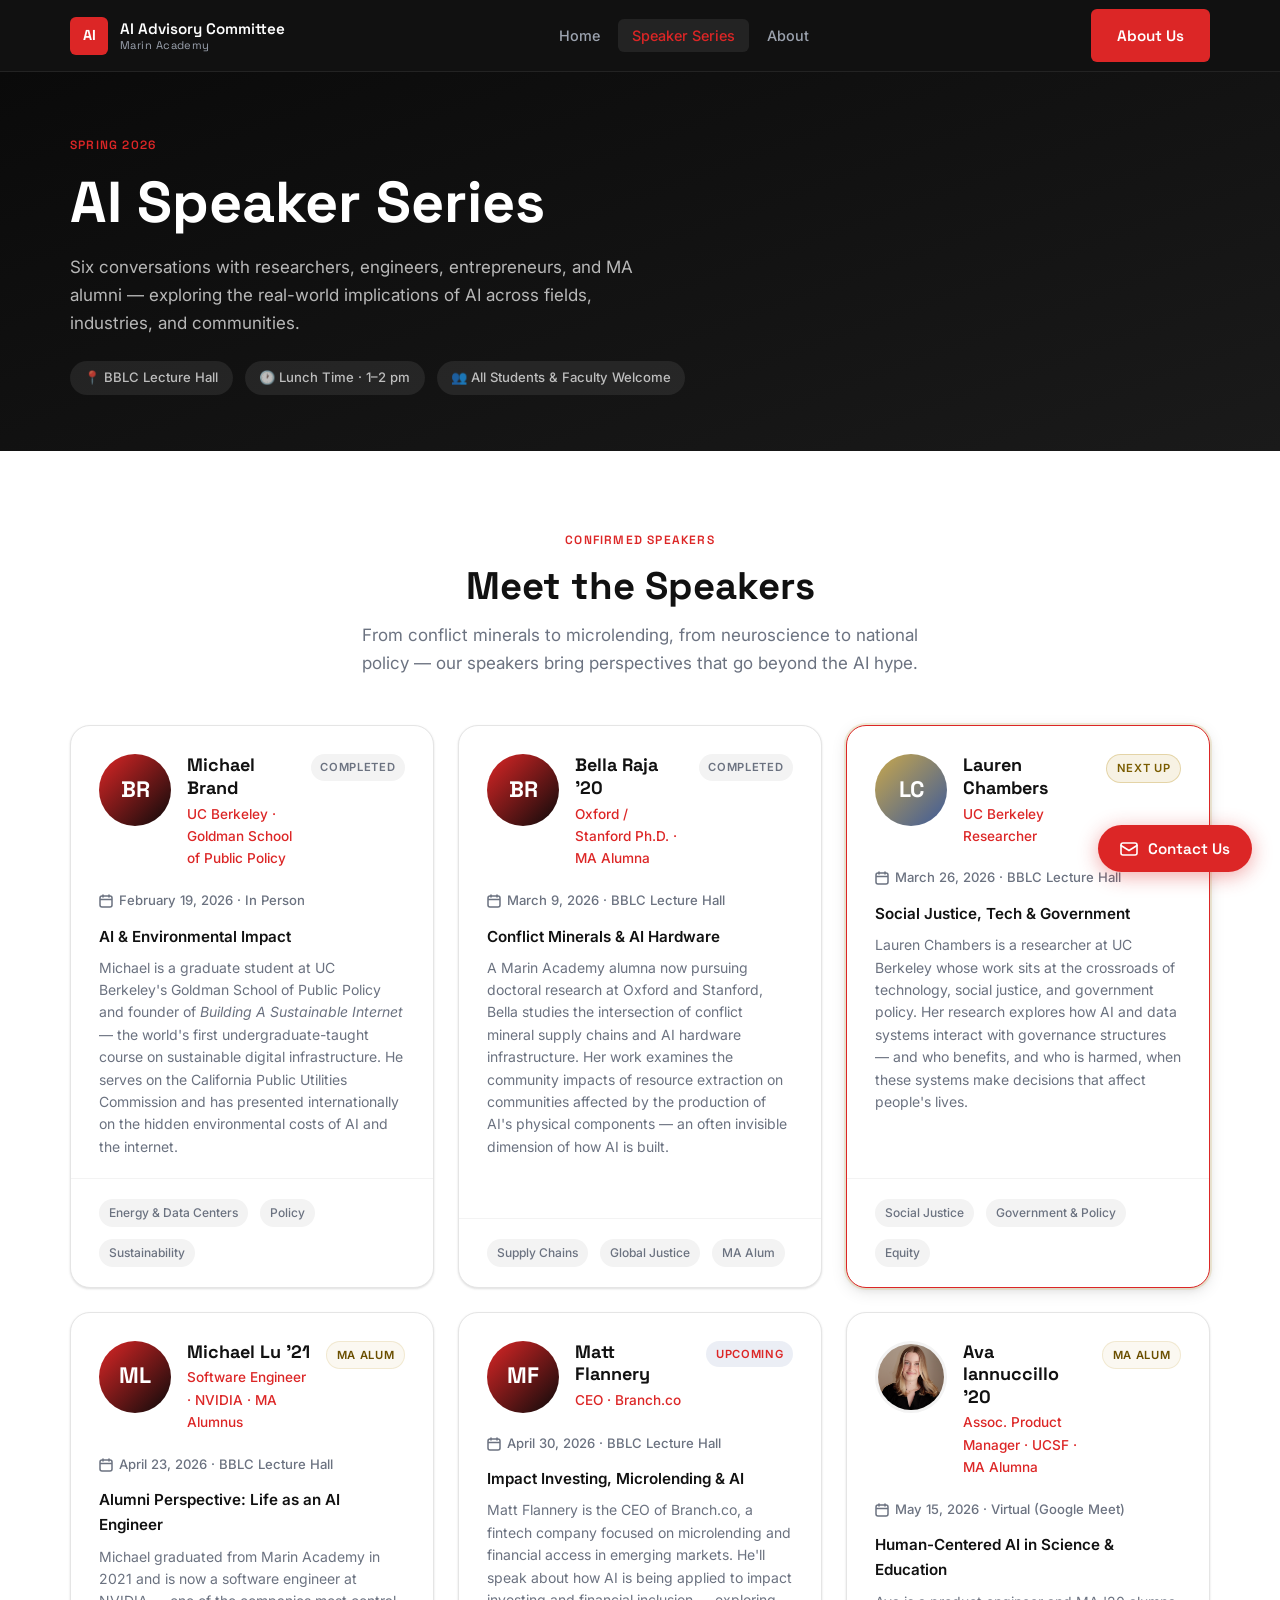
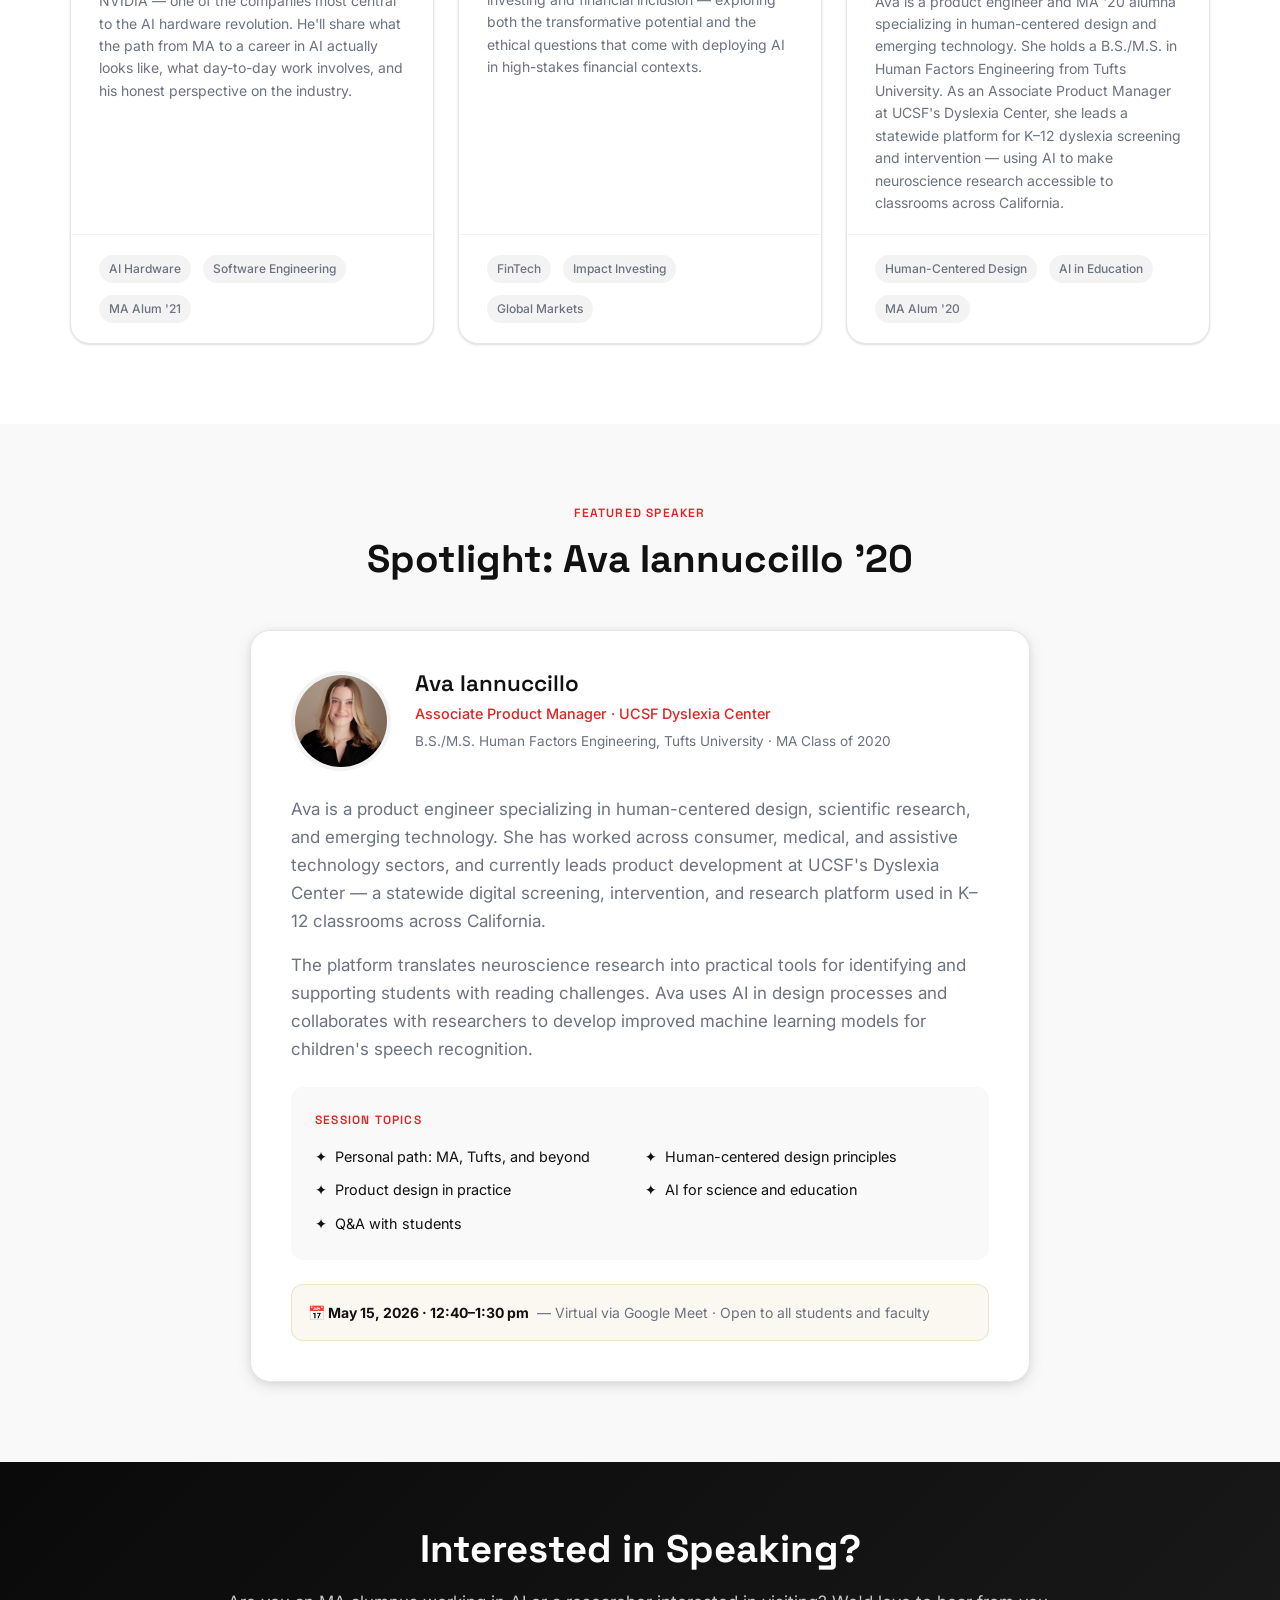
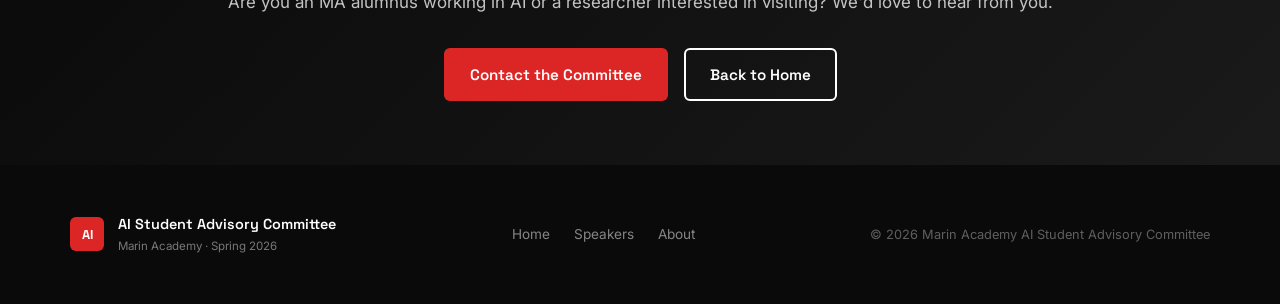
==== speakers.html @ 0d4e9270 "Add files via upload" ====
<!DOCTYPE html>
<html lang="en">
<head>
  <meta charset="UTF-8" />
  <meta name="viewport" content="width=device-width, initial-scale=1.0" />
  <title>Speaker Series – AI Advisory Committee · Marin Academy</title>
  <meta name="description" content="Spring 2026 AI Speaker Series at Marin Academy. Six speakers exploring AI's real-world impact across environment, social justice, careers, and more." />
  <link rel="stylesheet" href="css/style.css" />
</head>
<body>

  <!-- ── Navigation ──────────────────────────────────────── -->
  <nav class="nav" role="navigation">
    <div class="container nav__inner">
      <a href="index.html" class="nav__brand" aria-label="Home">
        <div class="nav__logo">AI</div>
        <div class="nav__name">
          AI Advisory Committee
          <span>Marin Academy</span>
        </div>
      </a>

      <ul class="nav__links" id="nav-links">
        <li><a href="index.html"    class="nav__link">Home</a></li>
        <li><a href="speakers.html" class="nav__link active">Speaker Series</a></li>
        <li><a href="about.html"    class="nav__link">About</a></li>
      </ul>

      <a href="about.html" class="btn btn-primary nav__cta">About Us</a>

      <button class="nav__hamburger" id="hamburger" aria-label="Toggle menu" aria-expanded="false">
        <span></span><span></span><span></span>
      </button>
    </div>
  </nav>

  <!-- ── Page Hero ────────────────────────────────────────── -->
  <section class="page-hero" aria-label="Page header">
    <div class="container">
      <div class="label">Spring 2026</div>
      <h1>AI Speaker Series</h1>
      <p>
        Six conversations with researchers, engineers, entrepreneurs, and MA alumni — exploring the real-world implications of AI across fields, industries, and communities.
      </p>
      <div style="display:flex; gap:.75rem; flex-wrap:wrap; margin-top:1.5rem;">
        <span style="background:rgba(255,255,255,.08); color:rgba(255,255,255,.7); padding:.4rem .9rem; border-radius:100px; font-size:.82rem; font-weight:500;">📍 BBLC Lecture Hall</span>
        <span style="background:rgba(255,255,255,.08); color:rgba(255,255,255,.7); padding:.4rem .9rem; border-radius:100px; font-size:.82rem; font-weight:500;">🕐 Lunch Time · 1–2 pm</span>
        <span style="background:rgba(255,255,255,.08); color:rgba(255,255,255,.7); padding:.4rem .9rem; border-radius:100px; font-size:.82rem; font-weight:500;">👥 All Students &amp; Faculty Welcome</span>
      </div>
    </div>
  </section>

  <!-- ── Speaker Cards ─────────────────────────────────────── -->
  <section class="section" aria-labelledby="speakers-heading">
    <div class="container">
      <div class="section-header">
        <div class="label">Confirmed Speakers</div>
        <h2 id="speakers-heading">Meet the Speakers</h2>
        <p>From conflict minerals to microlending, from neuroscience to national policy — our speakers bring perspectives that go beyond the AI hype.</p>
      </div>

      <div class="speakers-grid">

        <!-- ── 1. Michael Brand ──── -->
        <article class="speaker-card" aria-label="Michael Brand">
          <div class="speaker-card__header">
            <div class="speaker-card__photo--placeholder">BR</div>
            <div class="speaker-card__meta">
              <div class="speaker-card__name">Michael Brand</div>
              <div class="speaker-card__org">UC Berkeley · Goldman School of Public Policy</div>
            </div>
            <span class="speaker-card__badge badge--past">Completed</span>
          </div>

          <div class="speaker-card__body">
            <div class="speaker-card__date">
              <svg width="14" height="14" viewBox="0 0 14 14" fill="none" aria-hidden="true">
                <rect x="1" y="2" width="12" height="11" rx="2" stroke="currentColor" stroke-width="1.5"/>
                <path d="M1 5.5h12" stroke="currentColor" stroke-width="1.5"/>
                <path d="M4 1v2M10 1v2" stroke="currentColor" stroke-width="1.5" stroke-linecap="round"/>
              </svg>
              February 19, 2026 · In Person
            </div>
            <div class="speaker-card__topic">AI &amp; Environmental Impact</div>
            <p class="speaker-card__bio">
              Michael is a graduate student at UC Berkeley's Goldman School of Public Policy and founder of <em>Building A Sustainable Internet</em> — the world's first undergraduate-taught course on sustainable digital infrastructure. He serves on the California Public Utilities Commission and has presented internationally on the hidden environmental costs of AI and the internet.
            </p>
          </div>

          <div class="speaker-card__footer">
            <span class="tag">Energy &amp; Data Centers</span>
            <span class="tag">Policy</span>
            <span class="tag">Sustainability</span>
          </div>
        </article>

        <!-- ── 2. Bella Raja ──── -->
        <article class="speaker-card" aria-label="Bella Raja">
          <div class="speaker-card__header">
            <div class="speaker-card__photo--placeholder">BR</div>
            <div class="speaker-card__meta">
              <div class="speaker-card__name">Bella Raja '20</div>
              <div class="speaker-card__org">Oxford / Stanford Ph.D. · MA Alumna</div>
            </div>
            <span class="speaker-card__badge badge--past">Completed</span>
          </div>

          <div class="speaker-card__body">
            <div class="speaker-card__date">
              <svg width="14" height="14" viewBox="0 0 14 14" fill="none" aria-hidden="true">
                <rect x="1" y="2" width="12" height="11" rx="2" stroke="currentColor" stroke-width="1.5"/>
                <path d="M1 5.5h12" stroke="currentColor" stroke-width="1.5"/>
                <path d="M4 1v2M10 1v2" stroke="currentColor" stroke-width="1.5" stroke-linecap="round"/>
              </svg>
              March 9, 2026 · BBLC Lecture Hall
            </div>
            <div class="speaker-card__topic">Conflict Minerals &amp; AI Hardware</div>
            <p class="speaker-card__bio">
              A Marin Academy alumna now pursuing doctoral research at Oxford and Stanford, Bella studies the intersection of conflict mineral supply chains and AI hardware infrastructure. Her work examines the community impacts of resource extraction on communities affected by the production of AI's physical components — an often invisible dimension of how AI is built.
            </p>
          </div>

          <div class="speaker-card__footer">
            <span class="tag">Supply Chains</span>
            <span class="tag">Global Justice</span>
            <span class="tag">MA Alum</span>
          </div>
        </article>

        <!-- ── 3. Lauren Chambers ──── -->
        <article class="speaker-card" aria-label="Lauren Chambers" style="border-color: var(--gold); box-shadow: 0 0 0 2px rgba(201,168,76,.2), var(--shadow-md);">
          <div class="speaker-card__header">
            <div class="speaker-card__photo--placeholder" style="background:linear-gradient(135deg, #c9a84c, #3d5a99);">LC</div>
            <div class="speaker-card__meta">
              <div class="speaker-card__name">Lauren Chambers</div>
              <div class="speaker-card__org">UC Berkeley Researcher</div>
            </div>
            <span class="speaker-card__badge badge--next">Next Up</span>
          </div>

          <div class="speaker-card__body">
            <div class="speaker-card__date">
              <svg width="14" height="14" viewBox="0 0 14 14" fill="none" aria-hidden="true">
                <rect x="1" y="2" width="12" height="11" rx="2" stroke="currentColor" stroke-width="1.5"/>
                <path d="M1 5.5h12" stroke="currentColor" stroke-width="1.5"/>
                <path d="M4 1v2M10 1v2" stroke="currentColor" stroke-width="1.5" stroke-linecap="round"/>
              </svg>
              March 26, 2026 · BBLC Lecture Hall
            </div>
            <div class="speaker-card__topic">Social Justice, Tech &amp; Government</div>
            <p class="speaker-card__bio">
              Lauren Chambers is a researcher at UC Berkeley whose work sits at the crossroads of technology, social justice, and government policy. Her research explores how AI and data systems interact with governance structures — and who benefits, and who is harmed, when these systems make decisions that affect people's lives.
            </p>
          </div>

          <div class="speaker-card__footer">
            <span class="tag">Social Justice</span>
            <span class="tag">Government &amp; Policy</span>
            <span class="tag">Equity</span>
          </div>
        </article>

        <!-- ── 4. Michael Lu ──── -->
        <article class="speaker-card" aria-label="Michael Lu">
          <div class="speaker-card__header">
            <div class="speaker-card__photo--placeholder">ML</div>
            <div class="speaker-card__meta">
              <div class="speaker-card__name">Michael Lu '21</div>
              <div class="speaker-card__org">Software Engineer · NVIDIA · MA Alumnus</div>
            </div>
            <span class="speaker-card__badge badge--alumni">MA Alum</span>
          </div>

          <div class="speaker-card__body">
            <div class="speaker-card__date">
              <svg width="14" height="14" viewBox="0 0 14 14" fill="none" aria-hidden="true">
                <rect x="1" y="2" width="12" height="11" rx="2" stroke="currentColor" stroke-width="1.5"/>
                <path d="M1 5.5h12" stroke="currentColor" stroke-width="1.5"/>
                <path d="M4 1v2M10 1v2" stroke="currentColor" stroke-width="1.5" stroke-linecap="round"/>
              </svg>
              April 23, 2026 · BBLC Lecture Hall
            </div>
            <div class="speaker-card__topic">Alumni Perspective: Life as an AI Engineer</div>
            <p class="speaker-card__bio">
              Michael graduated from Marin Academy in 2021 and is now a software engineer at NVIDIA — one of the companies most central to the AI hardware revolution. He'll share what the path from MA to a career in AI actually looks like, what day-to-day work involves, and his honest perspective on the industry.
            </p>
          </div>

          <div class="speaker-card__footer">
            <span class="tag">AI Hardware</span>
            <span class="tag">Software Engineering</span>
            <span class="tag">MA Alum '21</span>
          </div>
        </article>

        <!-- ── 5. Matt Flannery ──── -->
        <article class="speaker-card" aria-label="Matt Flannery">
          <div class="speaker-card__header">
            <div class="speaker-card__photo--placeholder">MF</div>
            <div class="speaker-card__meta">
              <div class="speaker-card__name">Matt Flannery</div>
              <div class="speaker-card__org">CEO · Branch.co</div>
            </div>
            <span class="speaker-card__badge badge--upcoming">Upcoming</span>
          </div>

          <div class="speaker-card__body">
            <div class="speaker-card__date">
              <svg width="14" height="14" viewBox="0 0 14 14" fill="none" aria-hidden="true">
                <rect x="1" y="2" width="12" height="11" rx="2" stroke="currentColor" stroke-width="1.5"/>
                <path d="M1 5.5h12" stroke="currentColor" stroke-width="1.5"/>
                <path d="M4 1v2M10 1v2" stroke="currentColor" stroke-width="1.5" stroke-linecap="round"/>
              </svg>
              April 30, 2026 · BBLC Lecture Hall
            </div>
            <div class="speaker-card__topic">Impact Investing, Microlending &amp; AI</div>
            <p class="speaker-card__bio">
              Matt Flannery is the CEO of Branch.co, a fintech company focused on microlending and financial access in emerging markets. He'll speak about how AI is being applied to impact investing and financial inclusion — exploring both the transformative potential and the ethical questions that come with deploying AI in high-stakes financial contexts.
            </p>
          </div>

          <div class="speaker-card__footer">
            <span class="tag">FinTech</span>
            <span class="tag">Impact Investing</span>
            <span class="tag">Global Markets</span>
          </div>
        </article>

        <!-- ── 6. Ava Iannuccillo ──── -->
        <article class="speaker-card" aria-label="Ava Iannuccillo">
          <div class="speaker-card__header">
            <img
              src="images/ava-iannuccillo.jpg"
              alt="Ava Iannuccillo"
              class="speaker-card__photo"
              onerror="this.style.display='none'; this.nextElementSibling.style.display='grid';"
            />
            <div class="speaker-card__photo--placeholder" style="display:none;">AI</div>
            <div class="speaker-card__meta">
              <div class="speaker-card__name">Ava Iannuccillo '20</div>
              <div class="speaker-card__org">Assoc. Product Manager · UCSF · MA Alumna</div>
            </div>
            <span class="speaker-card__badge badge--alumni">MA Alum</span>
          </div>

          <div class="speaker-card__body">
            <div class="speaker-card__date">
              <svg width="14" height="14" viewBox="0 0 14 14" fill="none" aria-hidden="true">
                <rect x="1" y="2" width="12" height="11" rx="2" stroke="currentColor" stroke-width="1.5"/>
                <path d="M1 5.5h12" stroke="currentColor" stroke-width="1.5"/>
                <path d="M4 1v2M10 1v2" stroke="currentColor" stroke-width="1.5" stroke-linecap="round"/>
              </svg>
              May 15, 2026 · Virtual (Google Meet)
            </div>
            <div class="speaker-card__topic">Human-Centered AI in Science &amp; Education</div>
            <p class="speaker-card__bio">
              Ava is a product engineer and MA '20 alumna specializing in human-centered design and emerging technology. She holds a B.S./M.S. in Human Factors Engineering from Tufts University. As an Associate Product Manager at UCSF's Dyslexia Center, she leads a statewide platform for K–12 dyslexia screening and intervention — using AI to make neuroscience research accessible to classrooms across California.
            </p>
          </div>

          <div class="speaker-card__footer">
            <span class="tag">Human-Centered Design</span>
            <span class="tag">AI in Education</span>
            <span class="tag">MA Alum '20</span>
          </div>
        </article>

      </div>
    </div>
  </section>

  <!-- ── Ava's Full Bio ─────────────────────────────────────── -->
  <section class="section section--alt" aria-labelledby="ava-detail-heading">
    <div class="container">
      <div class="section-header">
        <div class="label">Featured Speaker</div>
        <h2 id="ava-detail-heading">Spotlight: Ava Iannuccillo '20</h2>
      </div>

      <div style="max-width:780px; margin-inline:auto; background:var(--white); border-radius:var(--radius-lg); padding:2.5rem; box-shadow:var(--shadow-md); border:1px solid var(--gray-200);">
        <div style="display:flex; gap:1.5rem; align-items:flex-start; flex-wrap:wrap; margin-bottom:1.5rem;">
          <img
            src="images/ava-iannuccillo.jpg"
            alt="Ava Iannuccillo"
            style="width:100px; height:100px; border-radius:50%; object-fit:cover; border:4px solid var(--gray-100); flex-shrink:0;"
            onerror="this.style.display='none';"
          />
          <div>
            <h3 style="font-size:1.4rem; margin-bottom:.25rem;">Ava Iannuccillo</h3>
            <div style="color:var(--indigo); font-weight:500; font-size:.9rem;">Associate Product Manager · UCSF Dyslexia Center</div>
            <div style="color:var(--gray-600); font-size:.85rem; margin-top:.3rem;">B.S./M.S. Human Factors Engineering, Tufts University · MA Class of 2020</div>
          </div>
        </div>

        <p style="margin-bottom:1rem; color:var(--gray-600);">
          Ava is a product engineer specializing in human-centered design, scientific research, and emerging technology. She has worked across consumer, medical, and assistive technology sectors, and currently leads product development at UCSF's Dyslexia Center — a statewide digital screening, intervention, and research platform used in K–12 classrooms across California.
        </p>
        <p style="margin-bottom:1.5rem; color:var(--gray-600);">
          The platform translates neuroscience research into practical tools for identifying and supporting students with reading challenges. Ava uses AI in design processes and collaborates with researchers to develop improved machine learning models for children's speech recognition.
        </p>

        <div style="background:var(--off-white); border-radius:var(--radius-md); padding:1.5rem;">
          <div class="label" style="margin-bottom:.875rem;">Session Topics</div>
          <ul style="display:grid; grid-template-columns:repeat(auto-fill, minmax(220px, 1fr)); gap:.6rem;">
            <li style="display:flex; gap:.5rem; font-size:.9rem; align-items:center;"><span>✦</span> Personal path: MA, Tufts, and beyond</li>
            <li style="display:flex; gap:.5rem; font-size:.9rem; align-items:center;"><span>✦</span> Human-centered design principles</li>
            <li style="display:flex; gap:.5rem; font-size:.9rem; align-items:center;"><span>✦</span> Product design in practice</li>
            <li style="display:flex; gap:.5rem; font-size:.9rem; align-items:center;"><span>✦</span> AI for science and education</li>
            <li style="display:flex; gap:.5rem; font-size:.9rem; align-items:center;"><span>✦</span> Q&amp;A with students</li>
          </ul>
        </div>

        <div style="margin-top:1.5rem; padding:1rem; background:rgba(201,168,76,.08); border:1px solid rgba(201,168,76,.25); border-radius:var(--radius-md); font-size:.875rem; color:var(--gray-600);">
          <strong style="color:var(--text);">📅 May 15, 2026 · 12:40–1:30 pm</strong>&nbsp; — Virtual via Google Meet · Open to all students and faculty
        </div>
      </div>
    </div>
  </section>

  <!-- ── CTA ──────────────────────────────────────────────── -->
  <section class="cta-banner" aria-labelledby="cta-speakers-heading">
    <div class="container">
      <h2 id="cta-speakers-heading">Interested in Speaking?</h2>
      <p>Are you an MA alumnus working in AI or a researcher interested in visiting? We'd love to hear from you.</p>
      <div class="cta-actions">
        <a href="about.html" class="btn btn-primary">Contact the Committee</a>
        <a href="index.html" class="btn btn-outline">Back to Home</a>
      </div>
    </div>
  </section>

  <!-- ── Footer ───────────────────────────────────────────── -->
  <footer class="footer" role="contentinfo">
    <div class="container footer__inner">
      <div class="footer__brand">
        <div class="footer__logo">AI</div>
        <div>
          <div class="footer__name">AI Student Advisory Committee</div>
          <div class="footer__sub">Marin Academy · Spring 2026</div>
        </div>
      </div>

      <nav class="footer__links" aria-label="Footer navigation">
        <a href="index.html"    class="footer__link">Home</a>
        <a href="speakers.html" class="footer__link">Speakers</a>
        <a href="about.html"    class="footer__link">About</a>
      </nav>

      <div class="footer__copy">&copy; 2026 Marin Academy AI Student Advisory Committee</div>
    </div>
  </footer>

  <script src="js/main.js"></script>
</body>
</html>
---- css/style.css ----
/* ============================================================
   Marin Academy – AI Student Advisory Committee
   Main Stylesheet
   ============================================================ */

@import url('https://fonts.googleapis.com/css2?family=Inter:wght@300;400;500;600;700;800&family=Space+Grotesk:wght@400;500;600;700&display=swap');

/* ── Reset & Base ─────────────────────────────────────────── */
*, *::before, *::after { box-sizing: border-box; margin: 0; padding: 0; }

:root {
  --navy:      #0a0a0a;
  --navy-mid:  #1a1a1a;
  --indigo:    #dc2626;
  --indigo-lt: #ef4444;
  --gold:      #dc2626;
  --gold-lt:   #ef4444;
  --white:     #ffffff;
  --off-white: #f9f9f9;
  --gray-100:  #f3f3f3;
  --gray-200:  #e5e5e5;
  --gray-400:  #9ca3af;
  --gray-600:  #6b7280;
  --text:      #111111;

  --font-body: 'Inter', system-ui, sans-serif;
  --font-head: 'Space Grotesk', system-ui, sans-serif;

  --radius-sm: 6px;
  --radius-md: 12px;
  --radius-lg: 20px;

  --shadow-sm: 0 1px 3px rgba(0,0,0,.08), 0 1px 2px rgba(0,0,0,.06);
  --shadow-md: 0 4px 16px rgba(0,0,0,.10), 0 2px 6px rgba(0,0,0,.06);
  --shadow-lg: 0 10px 40px rgba(0,0,0,.14), 0 4px 12px rgba(0,0,0,.08);

  --nav-h: 72px;
  --max-w: 1140px;
}

html { scroll-behavior: smooth; }

body {
  font-family: var(--font-body);
  color: var(--text);
  background: var(--white);
  line-height: 1.65;
  -webkit-font-smoothing: antialiased;
}

img { display: block; max-width: 100%; }
a  { color: inherit; text-decoration: none; }
ul { list-style: none; }

/* ── Layout Helpers ───────────────────────────────────────── */
.container { width: min(var(--max-w), 100% - 2.5rem); margin-inline: auto; }
.section    { padding-block: 5rem; }
.section--alt { background: var(--off-white); }

/* ── Typography ───────────────────────────────────────────── */
h1, h2, h3, h4 { font-family: var(--font-head); line-height: 1.2; }
h1 { font-size: clamp(2.2rem, 5vw, 3.6rem); font-weight: 700; }
h2 { font-size: clamp(1.6rem, 3vw, 2.4rem); font-weight: 700; }
h3 { font-size: 1.2rem; font-weight: 600; }
p  { font-size: 1.0625rem; }

.label {
  font-family: var(--font-head);
  font-size: 0.75rem;
  font-weight: 600;
  letter-spacing: .1em;
  text-transform: uppercase;
  color: var(--indigo);
}

/* ── Buttons ──────────────────────────────────────────────── */
.btn {
  display: inline-flex;
  align-items: center;
  gap: .5rem;
  padding: .75rem 1.5rem;
  border-radius: var(--radius-sm);
  font-family: var(--font-head);
  font-weight: 600;
  font-size: .95rem;
  cursor: pointer;
  transition: all .2s ease;
  border: 2px solid transparent;
}

.btn-primary {
  background: var(--gold);
  color: var(--white);
}
.btn-primary:hover { background: var(--gold-lt); transform: translateY(-1px); box-shadow: var(--shadow-md); }

.btn-outline {
  background: transparent;
  border-color: var(--white);
  color: var(--white);
}
.btn-outline:hover { background: rgba(255,255,255,.1); transform: translateY(-1px); }

.btn-navy {
  background: var(--navy);
  color: var(--white);
}
.btn-navy:hover { background: var(--navy-mid); transform: translateY(-1px); box-shadow: var(--shadow-md); }

/* ── Navigation ───────────────────────────────────────────── */
.nav {
  position: sticky;
  top: 0;
  z-index: 100;
  height: var(--nav-h);
  background: rgba(10,10,10,.97);
  backdrop-filter: blur(12px);
  border-bottom: 1px solid rgba(255,255,255,.08);
}

.nav__inner {
  height: 100%;
  display: flex;
  align-items: center;
  justify-content: space-between;
  gap: 2rem;
}

.nav__brand {
  display: flex;
  align-items: center;
  gap: .75rem;
  color: var(--white);
}

.nav__logo {
  width: 38px;
  height: 38px;
  background: linear-gradient(135deg, var(--indigo), var(--gold));
  border-radius: var(--radius-sm);
  display: grid;
  place-items: center;
  font-family: var(--font-head);
  font-weight: 700;
  font-size: .9rem;
  color: var(--white);
  flex-shrink: 0;
}

.nav__name {
  font-family: var(--font-head);
  font-weight: 600;
  font-size: .95rem;
  line-height: 1.25;
}

.nav__name span {
  display: block;
  font-size: .7rem;
  font-weight: 400;
  color: var(--gray-400);
  letter-spacing: .04em;
}

.nav__links {
  display: flex;
  align-items: center;
  gap: .25rem;
}

.nav__link {
  color: var(--gray-400);
  font-size: .9rem;
  font-weight: 500;
  padding: .5rem .875rem;
  border-radius: var(--radius-sm);
  transition: all .15s ease;
}

.nav__link:hover,
.nav__link.active { color: var(--white); background: rgba(255,255,255,.08); }

.nav__link.active { color: var(--gold); }

.nav__cta { margin-left: .5rem; }

.nav__hamburger {
  display: none;
  flex-direction: column;
  gap: 5px;
  background: none;
  border: none;
  cursor: pointer;
  padding: .5rem;
}

.nav__hamburger span {
  display: block;
  width: 24px;
  height: 2px;
  background: var(--white);
  border-radius: 2px;
  transition: all .2s ease;
}

/* ── Hero ─────────────────────────────────────────────────── */
.hero {
  background: linear-gradient(160deg, var(--navy) 0%, #1a1a1a 60%, #111111 100%);
  color: var(--white);
  padding-block: 6rem 5rem;
  position: relative;
  overflow: hidden;
}

.hero::before {
  content: '';
  position: absolute;
  inset: 0;
  background: url("data:image/svg+xml,%3Csvg width='60' height='60' viewBox='0 0 60 60' xmlns='http://www.w3.org/2000/svg'%3E%3Cg fill='none' fill-rule='evenodd'%3E%3Cg fill='%23ffffff' fill-opacity='0.02'%3E%3Cpath d='M36 34v-4h-2v4h-4v2h4v4h2v-4h4v-2h-4zm0-30V0h-2v4h-4v2h4v4h2V6h4V4h-4zM6 34v-4H4v4H0v2h4v4h2v-4h4v-2H6zM6 4V0H4v4H0v2h4v4h2V6h4V4H6z'/%3E%3C/g%3E%3C/g%3E%3C/svg%3E");
}

.hero__grid {
  position: relative;
  display: grid;
  grid-template-columns: 1fr 1fr;
  gap: 4rem;
  align-items: center;
}

.hero__eyebrow {
  display: inline-flex;
  align-items: center;
  gap: .5rem;
  background: rgba(220,38,38,.15);
  border: 1px solid rgba(220,38,38,.3);
  color: var(--gold-lt);
  font-size: .8rem;
  font-weight: 600;
  letter-spacing: .08em;
  text-transform: uppercase;
  padding: .35rem .875rem;
  border-radius: 100px;
  margin-bottom: 1.5rem;
}

.hero__title { color: var(--white); margin-bottom: 1.25rem; }

.hero__title em {
  font-style: normal;
  background: linear-gradient(90deg, var(--gold-lt), var(--indigo-lt));
  -webkit-background-clip: text;
  -webkit-text-fill-color: transparent;
  background-clip: text;
}

.hero__desc {
  color: rgba(255,255,255,.75);
  font-size: 1.125rem;
  max-width: 38ch;
  margin-bottom: 2rem;
}

.hero__actions { display: flex; gap: 1rem; flex-wrap: wrap; }

.hero__stats {
  display: grid;
  grid-template-columns: repeat(3, 1fr);
  gap: 1rem;
  margin-top: 2.5rem;
  padding-top: 2rem;
  border-top: 1px solid rgba(255,255,255,.1);
}

.hero__stat-num {
  font-family: var(--font-head);
  font-size: 2rem;
  font-weight: 700;
  color: var(--gold-lt);
}

.hero__stat-label { font-size: .8rem; color: rgba(255,255,255,.6); margin-top: .2rem; }

.hero__visual {
  display: flex;
  flex-direction: column;
  gap: 1rem;
}

.hero__card {
  background: rgba(255,255,255,.06);
  border: 1px solid rgba(255,255,255,.1);
  border-radius: var(--radius-md);
  padding: 1.5rem;
  backdrop-filter: blur(6px);
  transition: transform .3s ease;
}

.hero__card:hover { transform: translateY(-3px); }

.hero__card--highlight {
  background: rgba(220,38,38,.12);
  border-color: rgba(220,38,38,.3);
}

.hero__card-tag {
  font-size: .7rem;
  font-weight: 600;
  letter-spacing: .08em;
  text-transform: uppercase;
  color: var(--gold);
  margin-bottom: .75rem;
}

.hero__card-name { font-family: var(--font-head); font-size: 1.1rem; font-weight: 600; color: var(--white); }
.hero__card-sub  { font-size: .875rem; color: rgba(255,255,255,.6); margin-top: .2rem; }
.hero__card-date { font-size: .8rem; color: var(--gold-lt); margin-top: .6rem; font-weight: 500; }

/* ── Section Headers ──────────────────────────────────────── */
.section-header { text-align: center; margin-bottom: 3rem; }
.section-header .label { margin-bottom: .75rem; }
.section-header p { color: var(--gray-600); font-size: 1.0625rem; max-width: 52ch; margin-inline: auto; margin-top: .75rem; }

/* ── Speaker Cards ────────────────────────────────────────── */
.speakers-grid {
  display: grid;
  grid-template-columns: repeat(auto-fill, minmax(320px, 1fr));
  gap: 1.5rem;
}

.speaker-card {
  background: var(--white);
  border: 1px solid var(--gray-200);
  border-radius: var(--radius-lg);
  overflow: hidden;
  box-shadow: var(--shadow-sm);
  transition: all .25s ease;
  display: flex;
  flex-direction: column;
}

.speaker-card:hover { transform: translateY(-4px); box-shadow: var(--shadow-lg); border-color: var(--indigo-lt); }

.speaker-card__header {
  padding: 1.75rem 1.75rem 0;
  display: flex;
  align-items: flex-start;
  gap: 1rem;
}

.speaker-card__photo {
  width: 72px;
  height: 72px;
  border-radius: 50%;
  object-fit: cover;
  flex-shrink: 0;
  border: 3px solid var(--gray-100);
}

.speaker-card__photo--placeholder {
  width: 72px;
  height: 72px;
  border-radius: 50%;
  background: linear-gradient(135deg, var(--indigo), var(--navy));
  display: grid;
  place-items: center;
  font-family: var(--font-head);
  font-weight: 700;
  font-size: 1.4rem;
  color: var(--white);
  flex-shrink: 0;
}

.speaker-card__meta { flex: 1; }
.speaker-card__name { font-family: var(--font-head); font-size: 1.125rem; font-weight: 700; line-height: 1.25; }
.speaker-card__org  { font-size: .85rem; color: var(--indigo); font-weight: 500; margin-top: .2rem; }

.speaker-card__badge {
  font-size: .7rem;
  font-weight: 600;
  letter-spacing: .06em;
  text-transform: uppercase;
  padding: .25rem .6rem;
  border-radius: 100px;
  white-space: nowrap;
}

.badge--past    { background: var(--gray-100); color: var(--gray-600); }
.badge--next    { background: rgba(201,168,76,.15); color: #7a5c00; border: 1px solid rgba(201,168,76,.4); }
.badge--upcoming{ background: rgba(61,90,153,.1); color: var(--indigo); }
.badge--alumni  { background: rgba(201,168,76,.08); color: #6b4f00; border: 1px solid rgba(201,168,76,.2); }

.speaker-card__body { padding: 1.25rem 1.75rem; flex: 1; }

.speaker-card__date {
  display: flex;
  align-items: center;
  gap: .4rem;
  font-size: .82rem;
  font-weight: 500;
  color: var(--gray-600);
  margin-bottom: .75rem;
}

.speaker-card__date svg { flex-shrink: 0; }

.speaker-card__topic {
  font-size: .95rem;
  font-weight: 600;
  color: var(--text);
  margin-bottom: .5rem;
}

.speaker-card__bio {
  font-size: .875rem;
  color: var(--gray-600);
  line-height: 1.6;
}

.speaker-card__footer {
  padding: 1.25rem 1.75rem;
  border-top: 1px solid var(--gray-100);
  display: flex;
  gap: .75rem;
  flex-wrap: wrap;
}

.tag {
  font-size: .75rem;
  font-weight: 500;
  background: var(--gray-100);
  color: var(--gray-600);
  padding: .25rem .625rem;
  border-radius: 100px;
}

/* ── Schedule Table ───────────────────────────────────────── */
.schedule-table {
  width: 100%;
  border-collapse: collapse;
  font-size: .9375rem;
}

.schedule-table th {
  background: var(--navy);
  color: rgba(255,255,255,.7);
  font-family: var(--font-head);
  font-size: .75rem;
  font-weight: 600;
  letter-spacing: .08em;
  text-transform: uppercase;
  padding: 1rem 1.5rem;
  text-align: left;
}

.schedule-table th:first-child { border-radius: var(--radius-sm) 0 0 var(--radius-sm); }
.schedule-table th:last-child  { border-radius: 0 var(--radius-sm) var(--radius-sm) 0; }

.schedule-table td {
  padding: 1rem 1.5rem;
  border-bottom: 1px solid var(--gray-100);
  vertical-align: middle;
}

.schedule-table tr:last-child td { border-bottom: none; }
.schedule-table tr:hover td { background: var(--off-white); }

.schedule-table .td-date { white-space: nowrap; font-weight: 600; color: var(--indigo); }
.schedule-table .td-name { font-weight: 600; }
.schedule-table .td-org  { font-size: .85rem; color: var(--gray-600); }

.schedule-table tr.row-past td { opacity: .65; }

/* ── Mission Section ──────────────────────────────────────── */
.mission-grid {
  display: grid;
  grid-template-columns: 1fr 1fr;
  gap: 4rem;
  align-items: start;
}

.mission__pillars {
  display: grid;
  grid-template-columns: 1fr 1fr;
  gap: 1rem;
  margin-top: 2rem;
}

.pillar {
  background: var(--white);
  border: 1px solid var(--gray-200);
  border-radius: var(--radius-md);
  padding: 1.5rem;
  box-shadow: var(--shadow-sm);
}

.pillar__icon {
  width: 40px;
  height: 40px;
  background: var(--navy);
  border-radius: var(--radius-sm);
  display: grid;
  place-items: center;
  margin-bottom: .875rem;
  font-size: 1.2rem;
}

.pillar h3 { font-size: 1rem; margin-bottom: .4rem; }
.pillar p  { font-size: .85rem; color: var(--gray-600); line-height: 1.55; }

.mission__quote {
  background: linear-gradient(160deg, var(--navy) 0%, #1a1a1a 100%);
  border-radius: var(--radius-lg);
  padding: 2.5rem;
  color: var(--white);
  position: relative;
  overflow: hidden;
}

.mission__quote::before {
  content: '"';
  position: absolute;
  top: -1rem;
  left: 1.5rem;
  font-size: 8rem;
  font-family: Georgia, serif;
  color: rgba(255,255,255,.06);
  line-height: 1;
}

.mission__quote blockquote {
  font-size: 1.125rem;
  line-height: 1.7;
  font-style: italic;
  color: rgba(255,255,255,.9);
  position: relative;
  margin-bottom: 1.5rem;
}

.mission__quote cite {
  font-size: .85rem;
  color: var(--gold-lt);
  font-style: normal;
  font-weight: 600;
}

.topics-list {
  display: flex;
  flex-direction: column;
  gap: .75rem;
  margin-top: 1.5rem;
}

.topic-item {
  display: flex;
  align-items: flex-start;
  gap: .75rem;
  padding: .875rem 1rem;
  background: var(--white);
  border: 1px solid var(--gray-200);
  border-radius: var(--radius-md);
  font-size: .9rem;
  box-shadow: var(--shadow-sm);
}

.topic-item__icon {
  font-size: 1.1rem;
  flex-shrink: 0;
  margin-top: .05rem;
}

/* ── CTA Banner ───────────────────────────────────────────── */
.cta-banner {
  background: linear-gradient(135deg, var(--navy) 0%, #1a1a1a 100%);
  color: var(--white);
  padding-block: 4rem;
  text-align: center;
}

.cta-banner h2 { color: var(--white); margin-bottom: 1rem; }
.cta-banner p  { color: rgba(255,255,255,.75); margin-bottom: 2rem; }
.cta-banner .cta-actions { display: flex; gap: 1rem; justify-content: center; flex-wrap: wrap; }

/* ── Alumni Strip ─────────────────────────────────────────── */
.alumni-grid {
  display: grid;
  grid-template-columns: repeat(auto-fill, minmax(200px, 1fr));
  gap: 1rem;
}

.alumni-card {
  background: var(--white);
  border: 1px solid var(--gray-200);
  border-radius: var(--radius-md);
  padding: 1.25rem;
  text-align: center;
  box-shadow: var(--shadow-sm);
  transition: all .2s ease;
}

.alumni-card:hover { transform: translateY(-2px); box-shadow: var(--shadow-md); border-color: var(--gold); }

.alumni-card__avatar {
  width: 52px;
  height: 52px;
  border-radius: 50%;
  background: linear-gradient(135deg, var(--indigo), var(--navy));
  display: grid;
  place-items: center;
  margin-inline: auto;
  margin-bottom: .875rem;
  font-family: var(--font-head);
  font-weight: 700;
  font-size: 1rem;
  color: var(--white);
}

.alumni-card__name { font-weight: 600; font-size: .9rem; }
.alumni-card__org  { font-size: .78rem; color: var(--indigo); margin-top: .2rem; }
.alumni-card__year { font-size: .75rem; color: var(--gray-400); margin-top: .15rem; }

/* ── Page Hero (inner pages) ──────────────────────────────── */
.page-hero {
  background: linear-gradient(160deg, var(--navy) 0%, #1a1a1a 100%);
  color: var(--white);
  padding-block: 4rem 3.5rem;
}

.page-hero .label { color: var(--gold); }
.page-hero h1    { color: var(--white); margin-block: .75rem 1rem; }
.page-hero p     { color: rgba(255,255,255,.7); font-size: 1.0625rem; max-width: 55ch; }

/* ── About Page ───────────────────────────────────────────── */
.about-grid {
  display: grid;
  grid-template-columns: 1fr 1.5fr;
  gap: 4rem;
  align-items: start;
}

.info-card {
  background: var(--navy);
  color: var(--white);
  border-radius: var(--radius-lg);
  padding: 2rem;
}

.info-card__row {
  display: flex;
  align-items: flex-start;
  gap: .875rem;
  padding-block: .875rem;
  border-bottom: 1px solid rgba(255,255,255,.08);
}

.info-card__row:last-child { border-bottom: none; }

.info-card__icon { font-size: 1.25rem; flex-shrink: 0; margin-top: .1rem; }

.info-card__label { font-size: .75rem; font-weight: 600; letter-spacing: .06em; text-transform: uppercase; color: var(--gold); margin-bottom: .2rem; }
.info-card__value { font-size: .9rem; color: rgba(255,255,255,.85); }

/* ── Footer ───────────────────────────────────────────────── */
.footer {
  background: var(--navy);
  color: rgba(255,255,255,.6);
  padding-block: 3rem;
}

.footer__inner {
  display: flex;
  align-items: center;
  justify-content: space-between;
  gap: 1.5rem;
  flex-wrap: wrap;
}

.footer__brand {
  display: flex;
  align-items: center;
  gap: .875rem;
  color: var(--white);
}

.footer__logo {
  width: 34px;
  height: 34px;
  background: linear-gradient(135deg, var(--indigo), var(--gold));
  border-radius: var(--radius-sm);
  display: grid;
  place-items: center;
  font-family: var(--font-head);
  font-weight: 700;
  font-size: .8rem;
  color: var(--white);
  flex-shrink: 0;
}

.footer__name { font-family: var(--font-head); font-size: .9rem; font-weight: 600; }
.footer__sub  { font-size: .72rem; color: rgba(255,255,255,.45); }

.footer__links {
  display: flex;
  gap: 1.5rem;
}

.footer__link {
  font-size: .85rem;
  color: rgba(255,255,255,.5);
  transition: color .15s;
}

.footer__link:hover { color: var(--white); }

.footer__copy { font-size: .8rem; color: rgba(255,255,255,.35); }

/* ── Responsive ───────────────────────────────────────────── */
@media (max-width: 900px) {
  .hero__grid   { grid-template-columns: 1fr; }
  .hero__visual { display: none; }
  .mission-grid { grid-template-columns: 1fr; }
  .about-grid   { grid-template-columns: 1fr; }
  .mission__pillars { grid-template-columns: 1fr 1fr; }
}

@media (max-width: 700px) {
  :root { --nav-h: 64px; }
  .nav__links { display: none; }
  .nav__links.open {
    display: flex;
    flex-direction: column;
    position: absolute;
    top: var(--nav-h);
    left: 0; right: 0;
    background: var(--navy);
    padding: 1rem;
    border-bottom: 1px solid rgba(255,255,255,.08);
  }
  .nav__hamburger { display: flex; }
  .nav__cta { display: none; }
  .section { padding-block: 3rem; }
  .mission__pillars { grid-template-columns: 1fr; }
  .hero__stats { grid-template-columns: 1fr 1fr 1fr; gap: .5rem; }
  .hero__stat-num { font-size: 1.5rem; }
  .footer__inner { flex-direction: column; text-align: center; }
  .footer__links { justify-content: center; }
  .speakers-grid { grid-template-columns: 1fr; }
  .alumni-grid   { grid-template-columns: repeat(2, 1fr); }
  .schedule-table { font-size: .82rem; }
  .schedule-table td, .schedule-table th { padding: .75rem 1rem; }
}

/* ── Contact Form Widget ──────────────────────────────────── */
.contact-fab {
  position: fixed;
  bottom: 1.75rem;
  right: 1.75rem;
  z-index: 200;
}

.contact-fab__btn {
  display: flex;
  align-items: center;
  gap: .6rem;
  background: var(--indigo);
  color: var(--white);
  border: none;
  border-radius: 100px;
  padding: .875rem 1.375rem;
  font-family: var(--font-head);
  font-size: .95rem;
  font-weight: 600;
  cursor: pointer;
  box-shadow: 0 4px 20px rgba(220,38,38,.4);
  transition: all .2s ease;
}

.contact-fab__btn:hover { transform: translateY(-2px); box-shadow: 0 6px 24px rgba(220,38,38,.5); }
.contact-fab__btn svg   { flex-shrink: 0; }

.contact-panel {
  position: fixed;
  bottom: 5.5rem;
  right: 1.75rem;
  z-index: 200;
  width: 360px;
  background: var(--white);
  border-radius: var(--radius-lg);
  box-shadow: 0 20px 60px rgba(0,0,0,.18), 0 4px 16px rgba(0,0,0,.1);
  border: 1px solid var(--gray-200);
  overflow: hidden;
  transform: translateY(12px) scale(.96);
  opacity: 0;
  pointer-events: none;
  transition: all .25s cubic-bezier(.34,1.56,.64,1);
}

.contact-panel.open {
  transform: translateY(0) scale(1);
  opacity: 1;
  pointer-events: all;
}

.contact-panel__header {
  background: var(--navy);
  padding: 1.25rem 1.5rem;
  display: flex;
  align-items: center;
  justify-content: space-between;
}

.contact-panel__title {
  font-family: var(--font-head);
  font-weight: 600;
  font-size: 1rem;
  color: var(--white);
}

.contact-panel__sub {
  font-size: .78rem;
  color: rgba(255,255,255,.55);
  margin-top: .15rem;
}

.contact-panel__close {
  background: rgba(255,255,255,.1);
  border: none;
  border-radius: 50%;
  width: 28px;
  height: 28px;
  display: grid;
  place-items: center;
  cursor: pointer;
  color: var(--white);
  font-size: 1rem;
  transition: background .15s;
  flex-shrink: 0;
}

.contact-panel__close:hover { background: rgba(255,255,255,.2); }

.contact-panel__body { padding: 1.5rem; }

.contact-field {
  margin-bottom: 1rem;
}

.contact-field label {
  display: block;
  font-size: .8rem;
  font-weight: 600;
  color: var(--gray-600);
  margin-bottom: .4rem;
  letter-spacing: .04em;
  text-transform: uppercase;
}

.contact-field input,
.contact-field textarea {
  width: 100%;
  padding: .625rem .875rem;
  border: 1.5px solid var(--gray-200);
  border-radius: var(--radius-sm);
  font-family: var(--font-body);
  font-size: .9rem;
  color: var(--text);
  background: var(--white);
  transition: border-color .15s;
  resize: none;
}

.contact-field input:focus,
.contact-field textarea:focus {
  outline: none;
  border-color: var(--indigo);
  box-shadow: 0 0 0 3px rgba(220,38,38,.1);
}

.contact-panel__send {
  width: 100%;
  background: var(--indigo);
  color: var(--white);
  border: none;
  border-radius: var(--radius-sm);
  padding: .75rem;
  font-family: var(--font-head);
  font-size: .95rem;
  font-weight: 600;
  cursor: pointer;
  transition: all .2s ease;
  margin-top: .25rem;
}

.contact-panel__send:hover { background: var(--gold-lt); transform: translateY(-1px); }

.contact-panel__success {
  display: none;
  padding: 2rem 1.5rem;
  text-align: center;
}

.contact-panel__success .success-icon { font-size: 2.5rem; margin-bottom: .75rem; }
.contact-panel__success h3 { margin-bottom: .5rem; }
.contact-panel__success p  { font-size: .875rem; color: var(--gray-600); }

@media (max-width: 480px) {
  .contact-panel { width: calc(100vw - 2rem); right: 1rem; }
  .contact-fab   { right: 1rem; bottom: 1rem; }
}
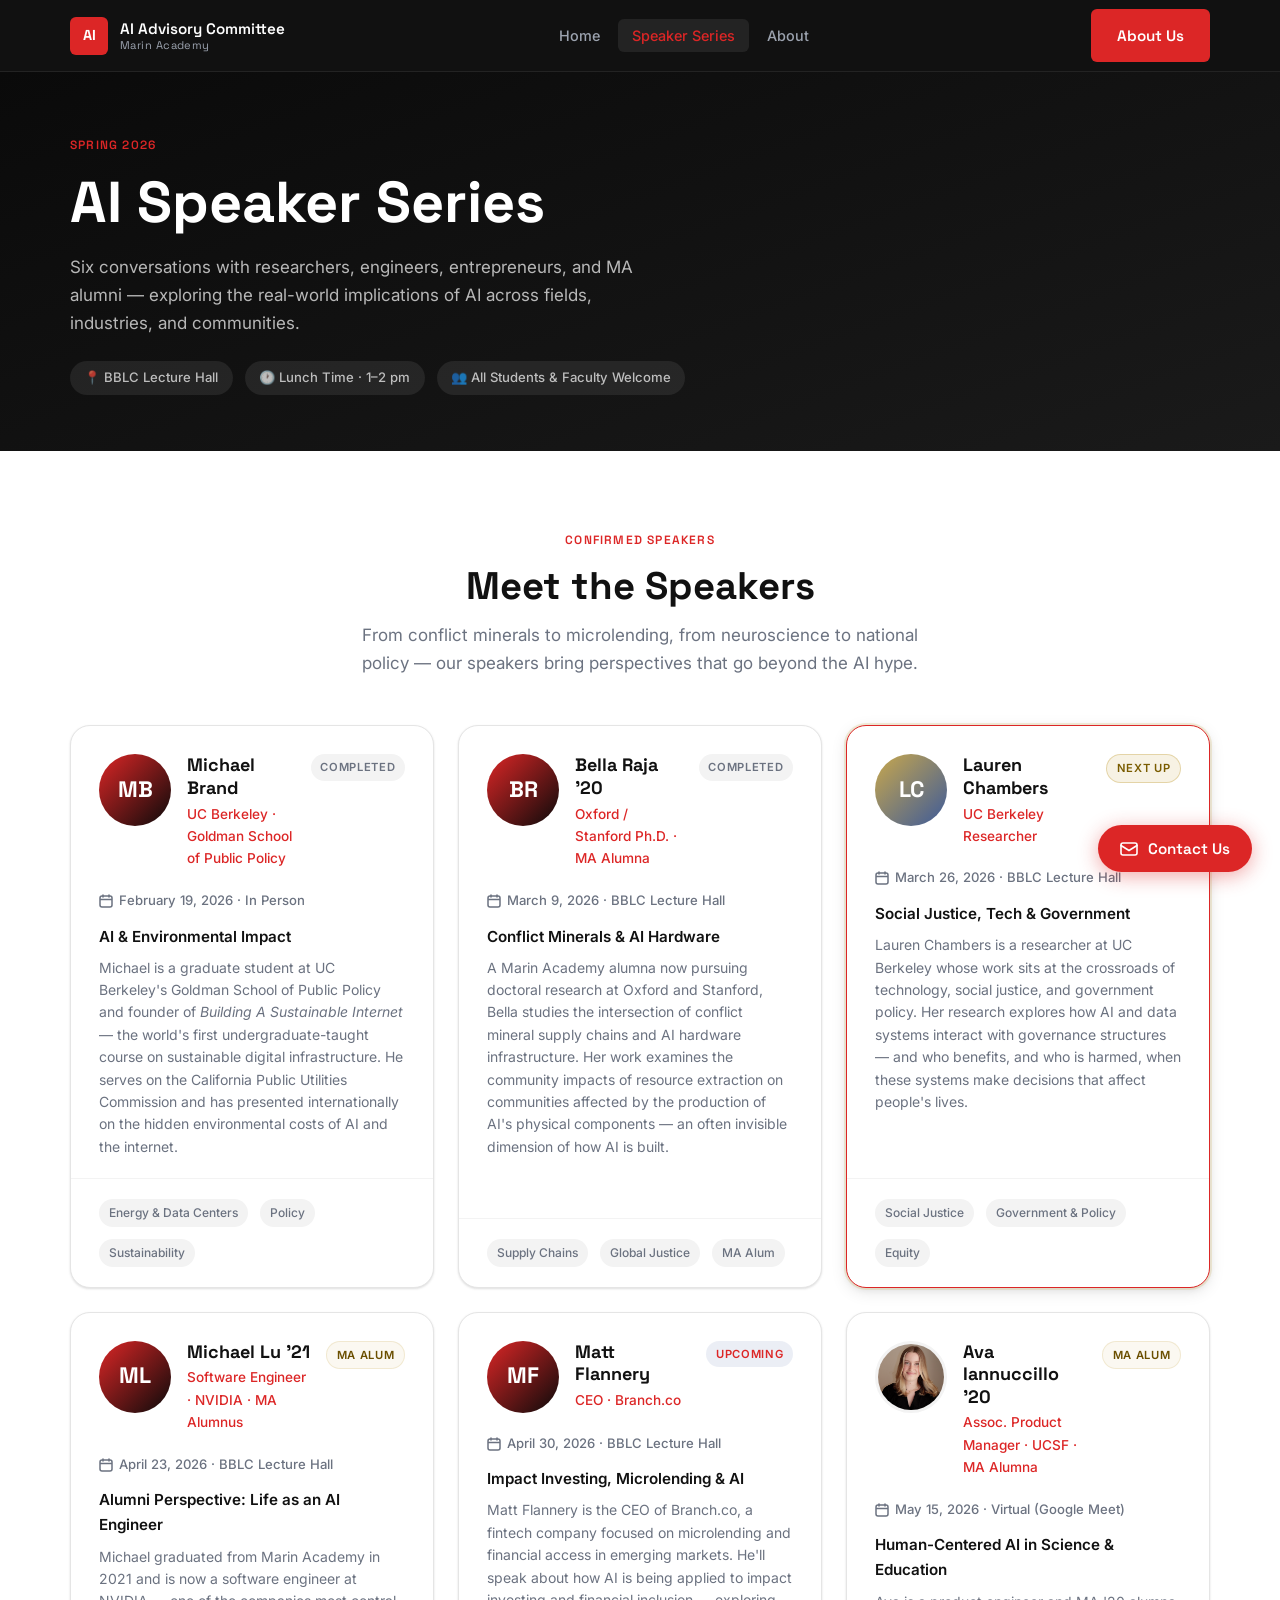
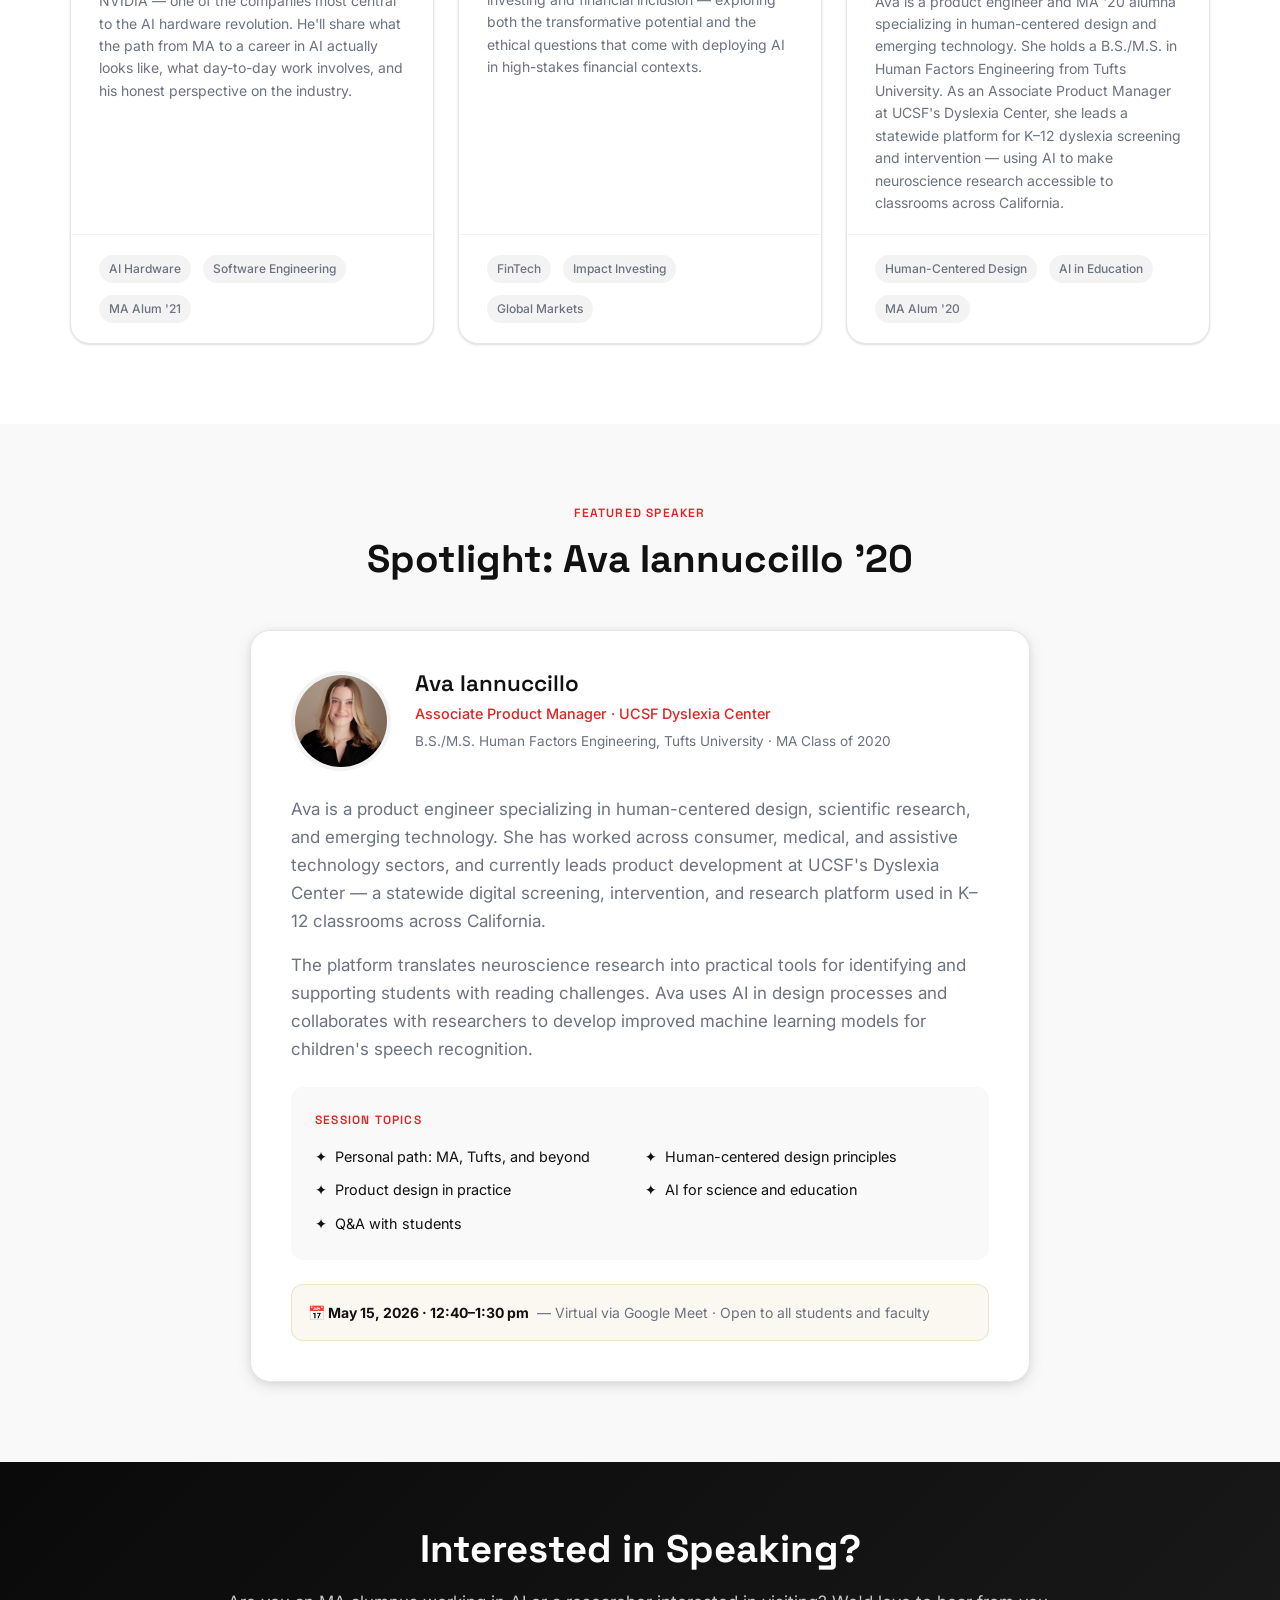
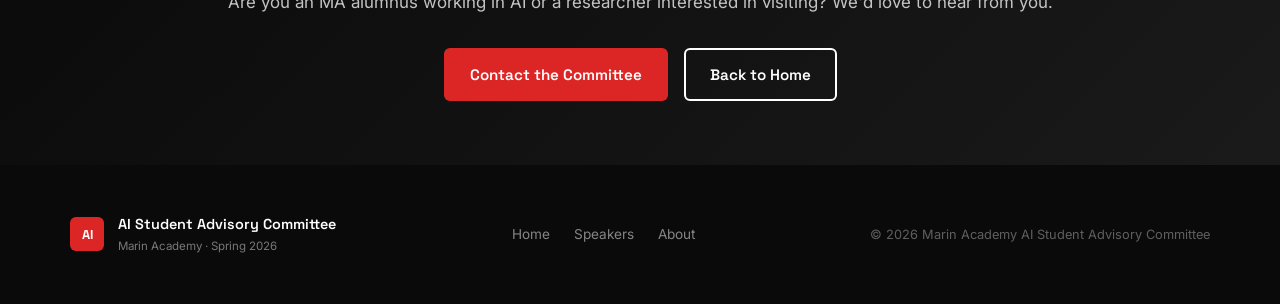
==== commit 6e03eb6b: "Update speakers.html" ====
--- a/speakers.html
+++ b/speakers.html
@@ -64,7 +64,7 @@
         <!-- ── 1. Michael Brand ──── -->
         <article class="speaker-card" aria-label="Michael Brand">
           <div class="speaker-card__header">
-            <div class="speaker-card__photo--placeholder">BR</div>
+            <div class="speaker-card__photo--placeholder">MB</div>
             <div class="speaker-card__meta">
               <div class="speaker-card__name">Michael Brand</div>
               <div class="speaker-card__org">UC Berkeley · Goldman School of Public Policy</div>
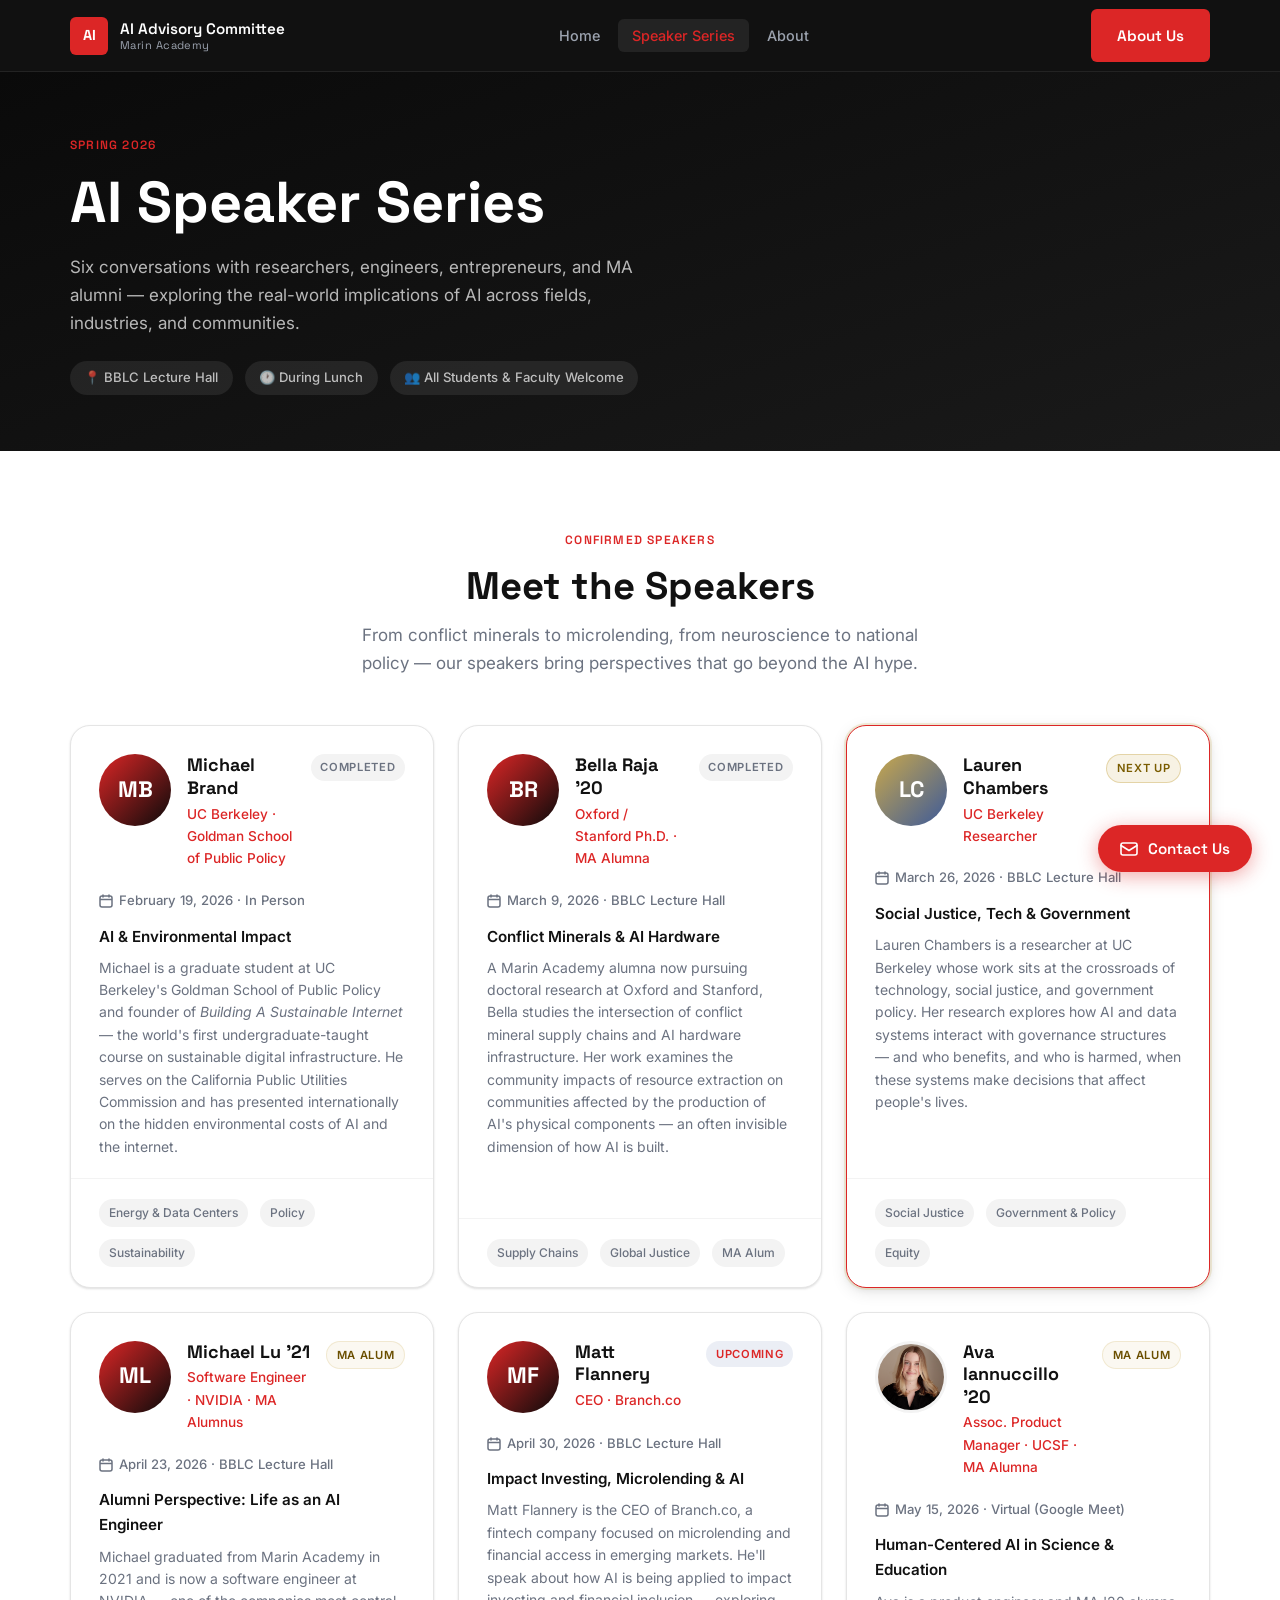
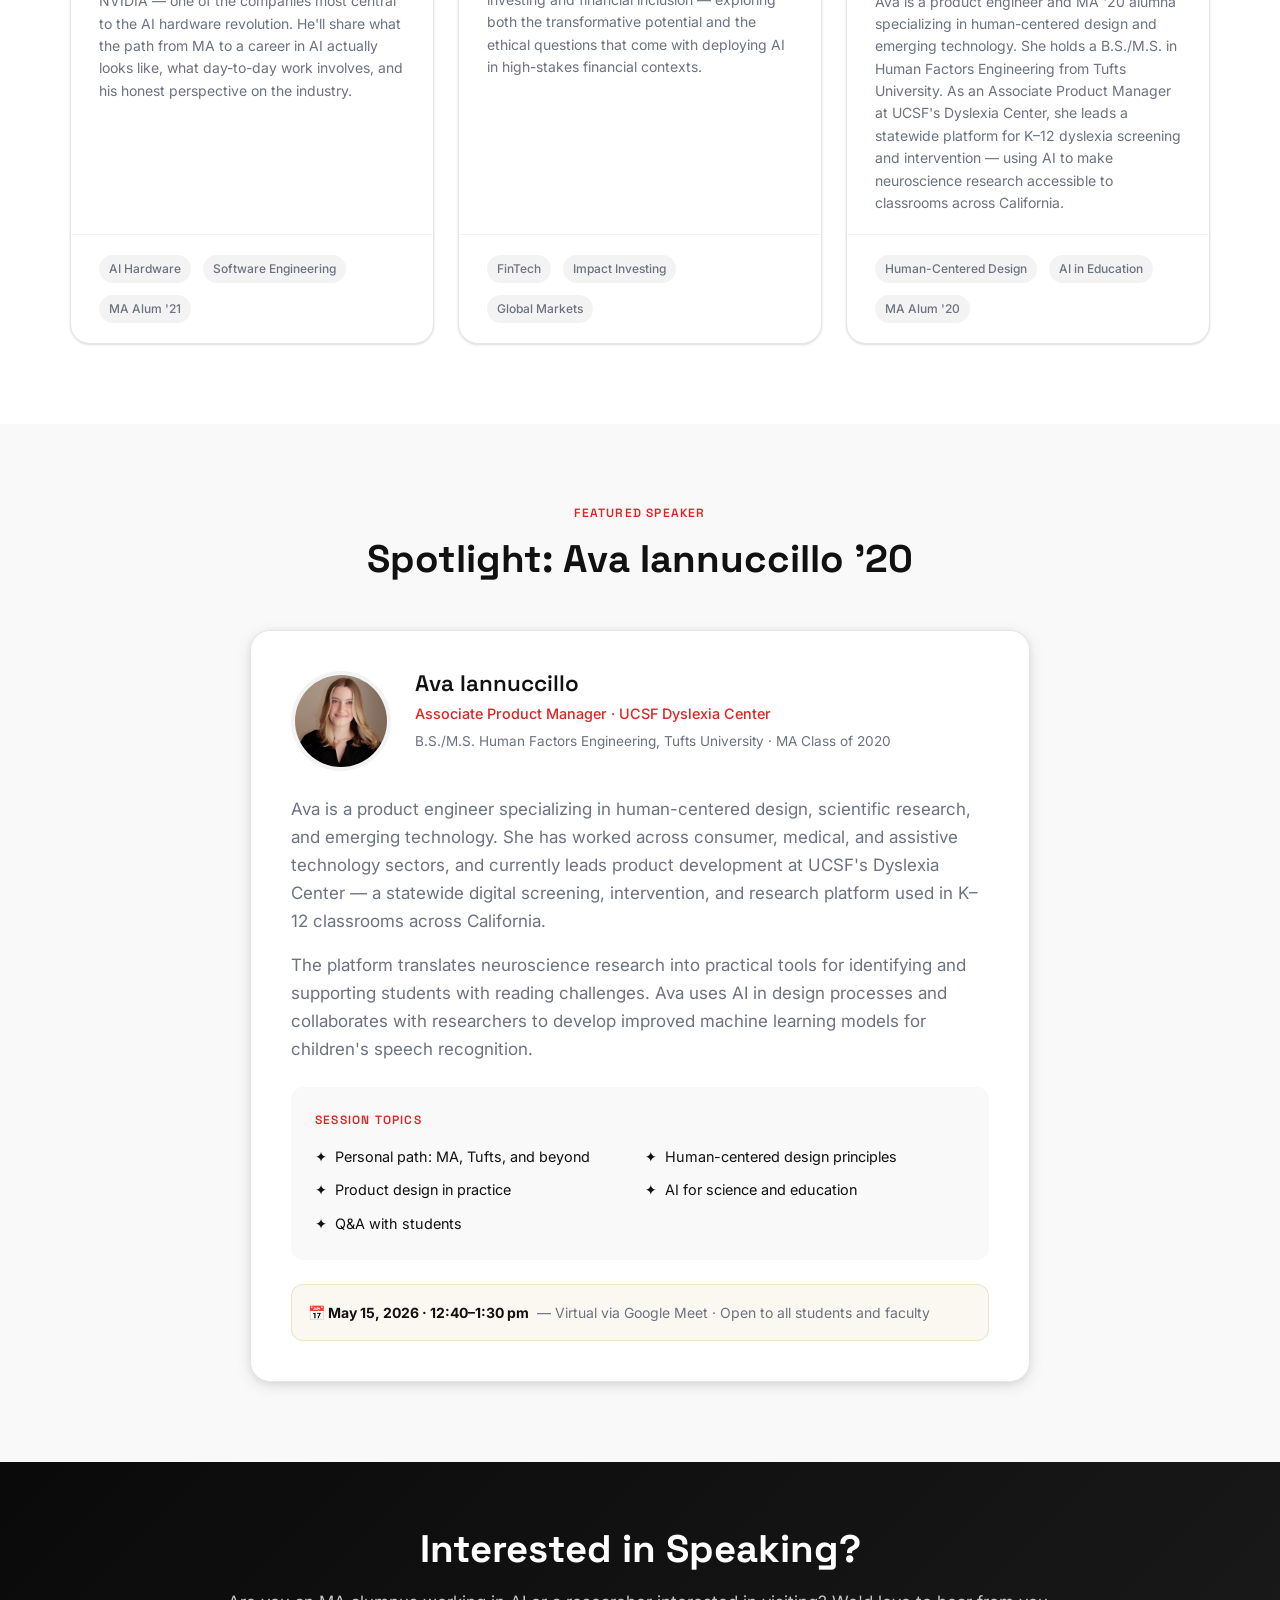
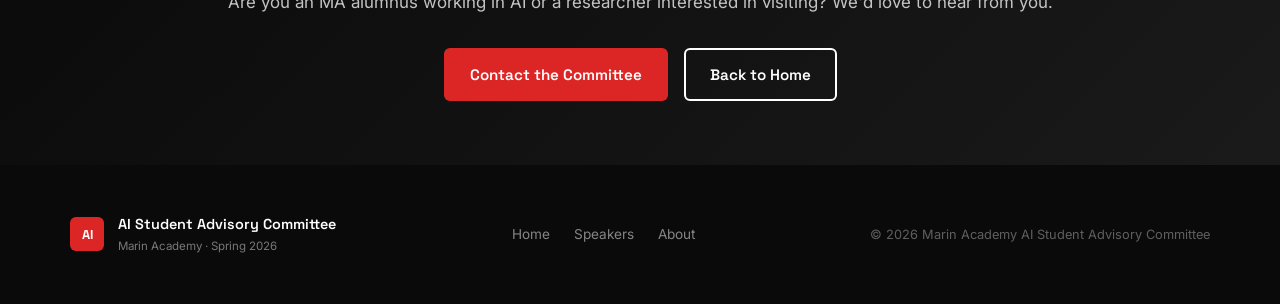
==== commit 1e522bba: "Update speakers.html" ====
--- a/speakers.html
+++ b/speakers.html
@@ -44,7 +44,7 @@
       </p>
       <div style="display:flex; gap:.75rem; flex-wrap:wrap; margin-top:1.5rem;">
         <span style="background:rgba(255,255,255,.08); color:rgba(255,255,255,.7); padding:.4rem .9rem; border-radius:100px; font-size:.82rem; font-weight:500;">📍 BBLC Lecture Hall</span>
-        <span style="background:rgba(255,255,255,.08); color:rgba(255,255,255,.7); padding:.4rem .9rem; border-radius:100px; font-size:.82rem; font-weight:500;">🕐 Lunch Time · 1–2 pm</span>
+        <span style="background:rgba(255,255,255,.08); color:rgba(255,255,255,.7); padding:.4rem .9rem; border-radius:100px; font-size:.82rem; font-weight:500;">🕐 During Lunch </span>
         <span style="background:rgba(255,255,255,.08); color:rgba(255,255,255,.7); padding:.4rem .9rem; border-radius:100px; font-size:.82rem; font-weight:500;">👥 All Students &amp; Faculty Welcome</span>
       </div>
     </div>
